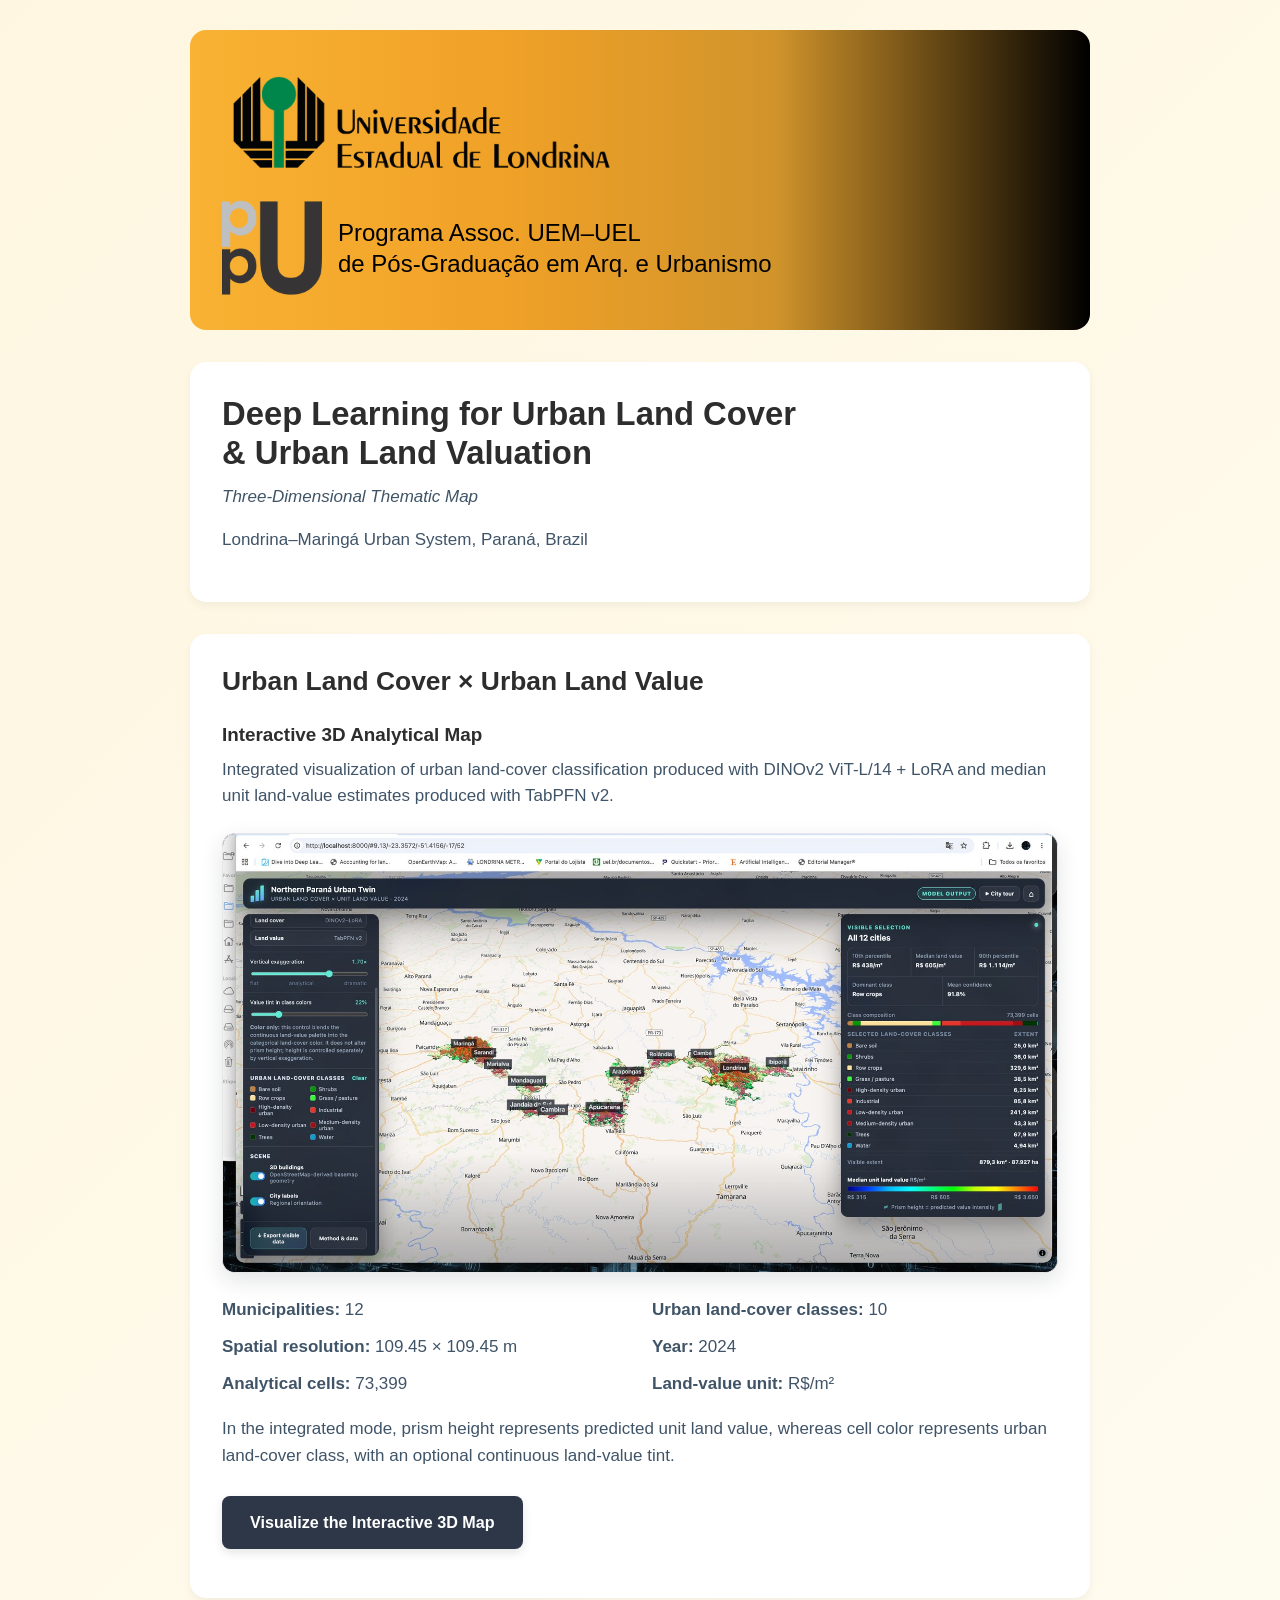
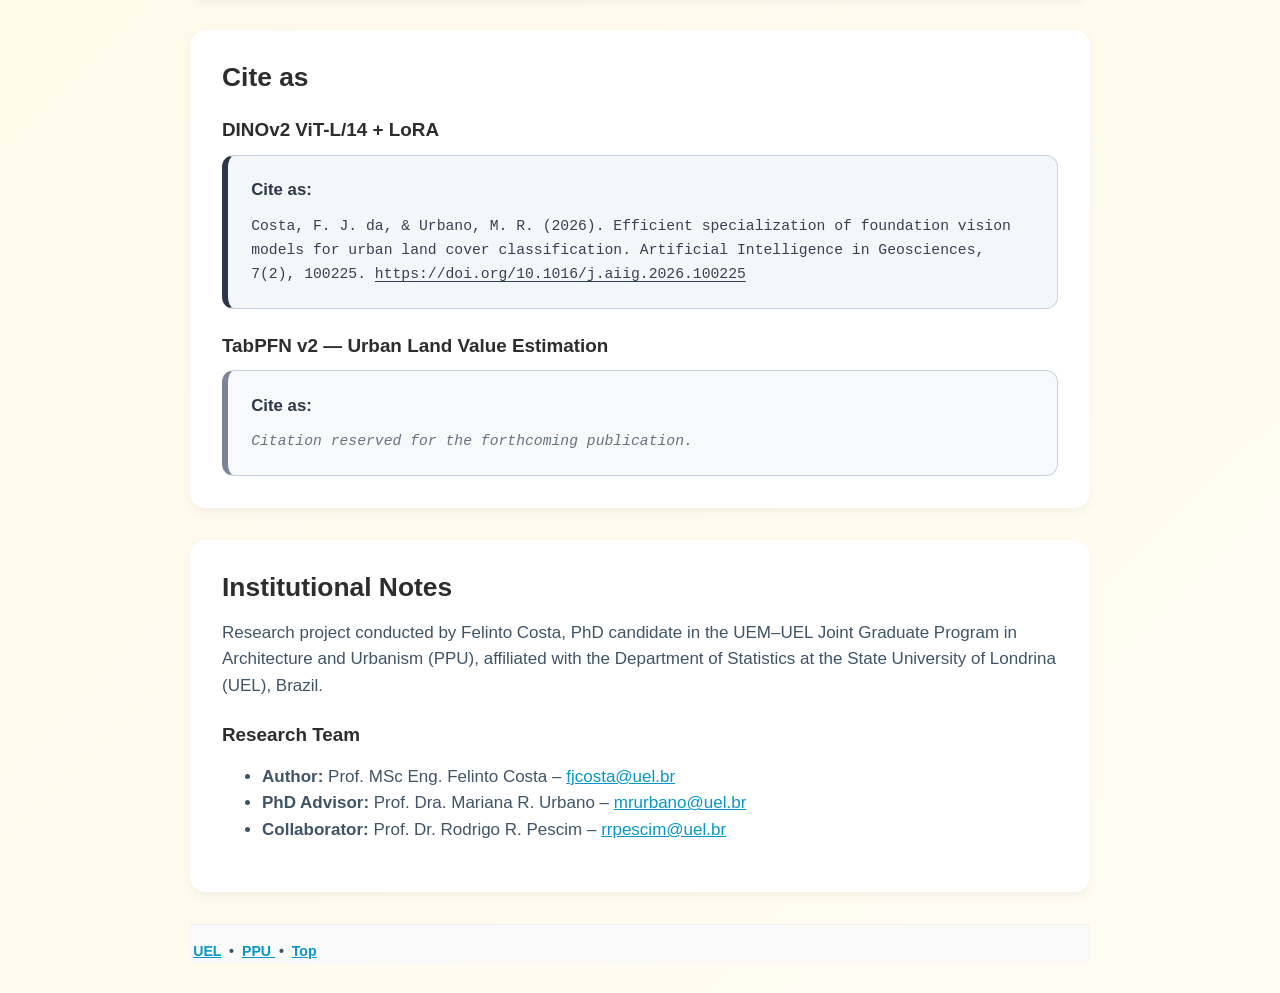
==== site/index.html @ 97f69a72 "Initial 3D land cover and land value application" ====
<!DOCTYPE html>
<html lang="en">
<head>
  <meta charset="UTF-8" />
  <meta name="viewport" content="width=device-width, initial-scale=1" />
  <meta
    name="description"
    content="Three-dimensional visualization of urban land cover and predicted unit land value in the Londrina–Maringá urban system."
  />
  <title>Land Cover and Land Value 3D — Northern Paraná</title>

  <style>
    :root {
      --primary: #F9B233;
      --primary-hover: #e5a326;
      --background-gradient:
        linear-gradient(135deg, #fef6e0 0%, #fffdf5 100%);
      --text: #2d2d2d;
      --body-text: #405468;
      --link: #0797c7;
    }

    * {
      box-sizing: border-box;
    }

    html,
    body {
      background: var(--background-gradient);
    }

    html {
      scroll-behavior: smooth;
    }

    body {
      margin: 0 auto;
      max-width: 1400px;
      padding: 30px;
      color: var(--body-text);
      font-family:
        -apple-system, BlinkMacSystemFont, "Segoe UI", Roboto, Oxygen,
        Ubuntu, Cantarell, "Helvetica Neue", Arial, sans-serif;
      font-size: 17px;
      line-height: 1.55;
    }

    a {
      color: var(--link);
    }

    .institution-header {
      display: flex;
      flex-direction: column;
      align-items: flex-start;
      background:
        linear-gradient(
          to right,
          #F9B233 0%,
          #f0a127 35%,
          #d1942b 65%,
          #000000 100%
        );
      color: white;
      padding: 2rem;
      border-radius: 1rem;
      margin: 0 auto;
      max-width: 900px;
      gap: 1rem;
    }

    .logo-row {
      display: flex;
      flex-direction: row;
      gap: 1rem;
      align-items: center;
      width: 100%;
    }

    .institution-header img {
      display: block;
      margin: 0;
      height: auto;
      object-fit: contain;
    }

    .logo-uel {
      width: 400px;
      max-width: 72vw;
    }

    .logo-ppu {
      width: 100px;
      flex: 0 0 auto;
    }

    .institution-text {
      text-align: left;
      font-size: 1.5rem;
      line-height: 1.3;
      color: #000;
      font-family: Lato, Arial, sans-serif;
    }

    main.container {
      max-width: 900px;
      margin: 0 auto;
    }

    .block {
      background-color: white;
      padding: 2rem;
      border-radius: 1rem;
      margin-bottom: 2rem;
      box-shadow: 0 4px 10px rgba(0, 0, 0, 0.05);
    }

    main.container > .block:first-child {
      margin-top: 2rem;
    }

    .block h1,
    .block h2,
    .block h3 {
      color: var(--text);
      line-height: 1.2;
    }

    .block h1 {
      margin: 0 0 0.7rem;
      font-size: 2.05rem;
    }

    .block h2 {
      margin: 0 0 1rem;
      font-size: 1.65rem;
    }

    .block h3 {
      margin-top: 1.6rem;
      margin-bottom: 0.65rem;
      font-size: 1.18rem;
    }

    .block p {
      margin-top: 0;
    }

    .block a.contrast {
      display: inline-block;
      padding: 14px 28px;
      background: #2d3748;
      color: #ffffff;
      text-decoration: none;
      border-radius: 8px;
      transition: all 0.3s ease;
      font-weight: 600;
      font-size: 0.95em;
      box-shadow: 0 4px 10px rgba(0, 0, 0, 0.1);
      margin-top: 10px;
    }

    .block a.contrast:hover {
      background: #F9B233;
      color: #000000;
      transform: translateY(-3px);
      box-shadow: 0 6px 15px rgba(249, 178, 51, 0.4);
    }

    .map-preview {
      margin: 1.5rem 0;
      border-radius: 0.8rem;
      overflow: hidden;
      border: 1px solid #e5e7eb;
      box-shadow: 0 8px 22px rgba(25, 35, 45, 0.12);
      background: #1f2937;
    }

    .map-preview img {
      display: block;
      width: 100%;
      height: auto;
      margin: 0;
    }

    .facts {
      display: grid;
      grid-template-columns: repeat(2, minmax(0, 1fr));
      gap: 0.65rem 1.5rem;
      margin: 1.2rem 0;
    }

    .facts p {
      margin: 0;
    }

    .reference {
      font-size: 0.93rem;
      line-height: 1.55;
    }

    .citation-entry {
      margin-top: 1.4rem;
    }

    .citation-entry h3 {
      margin-bottom: 0.8rem;
    }

    .cite-box {
      background: #f4f7fa;
      border: 1px solid #c8d2df;
      border-left: 6px solid #2d3748;
      border-radius: 0.75rem;
      padding: 1.35rem 1.45rem;
      box-shadow: none;
    }

    .cite-box strong {
      display: block;
      margin-bottom: 0.65rem;
      color: #2d3748;
      font-size: 1.05rem;
      font-family:
        -apple-system, BlinkMacSystemFont, "Segoe UI", Roboto, Arial, sans-serif;
    }

    .cite-box p {
      margin: 0;
      color: #354052;
      font-family:
        "SFMono-Regular", Consolas, "Liberation Mono", Menlo, monospace;
      font-size: 0.92rem;
      line-height: 1.65;
      overflow-wrap: anywhere;
    }

    .cite-box a {
      color: inherit;
      text-decoration-thickness: 1px;
      text-underline-offset: 0.18em;
    }

    .cite-box.reserved {
      background: #f8f9fb;
      border-left-color: #7a8492;
    }

    .cite-box.reserved p {
      color: #687281;
      font-style: italic;
    }

    footer {
      max-width: 900px;
      margin: 0 auto;
      background: #f9f9f9;
      border-top: 1px solid #eee;
      padding: 1rem 0 0;
    }

    footer small {
      display: block;
      padding: 0 0.2rem;
      font-weight: 600;
    }

    @media (max-width: 720px) {
      body {
        padding: 14px;
      }

      .institution-header,
      .block {
        padding: 1.25rem;
      }

      .institution-text {
        font-size: 1rem;
      }

      .logo-uel {
        width: min(400px, 76vw);
      }

      .logo-ppu {
        width: 76px;
      }

      .facts {
        grid-template-columns: 1fr;
      }
    }
  </style>
</head>

<body id="top">
  <section class="institution-header">
    <div class="logo-row">
      <img
        class="logo-uel"
        src="[data-uri]"
        alt="Logo da Universidade Estadual de Londrina"
      />
    </div>

    <div class="logo-row">
      <img
        class="logo-ppu"
        src="[data-uri]"
        alt="Logo do Programa Associado UEM–UEL de Pós-Graduação em Arquitetura e Urbanismo"
      />
      <div class="institution-text">
        <span>
          Programa Assoc. UEM–UEL<br />
          de Pós-Graduação em Arq. e Urbanismo
        </span>
      </div>
    </div>
  </section>

  <main class="container">
    <section class="block">
      <h1>
        Deep Learning for Urban Land Cover<br />
        &amp; Urban Land Valuation
      </h1>
      <p><em>Three-Dimensional Thematic Map</em></p>
      <p>Londrina–Maringá Urban System, Paraná, Brazil</p>
    </section>

    <section class="block" id="map3d">
      <h2>Urban Land Cover × Urban Land Value</h2>
      <h3>Interactive 3D Analytical Map</h3>

      <p>
        Integrated visualization of urban land-cover classification produced
        with DINOv2 ViT-L/14 + LoRA and median unit land-value estimates
        produced with TabPFN v2.
      </p>

      <div class="map-preview">
        <img
          src="[data-uri]"
          alt="Preview of the interactive three-dimensional urban land-cover and land-value map"
        />
      </div>

      <div class="facts">
        <p><strong>Municipalities:</strong> 12</p>
        <p><strong>Urban land-cover classes:</strong> 10</p>
        <p><strong>Spatial resolution:</strong> 109.45 × 109.45 m</p>
        <p><strong>Year:</strong> 2024</p>
        <p><strong>Analytical cells:</strong> 73,399</p>
        <p><strong>Land-value unit:</strong> R$/m²</p>
      </div>

      <p>
        In the integrated mode, prism height represents predicted unit land
        value, whereas cell color represents urban land-cover class, with an
        optional continuous land-value tint.
      </p>

      <p>
        <a href="map3d/" class="contrast">
          Visualize the Interactive 3D Map
        </a>
      </p>
    </section>

    <section class="block">
      <h2>Cite as</h2>

      <div class="citation-entry">
        <h3>DINOv2 ViT-L/14 + LoRA</h3>
        <div class="cite-box">
          <strong>Cite as:</strong>
          <p>
            Costa, F. J. da, &amp; Urbano, M. R. (2026).
            Efficient specialization of foundation vision models for urban land
            cover classification. Artificial Intelligence in Geosciences, 7(2),
            100225.
            <a
              href="https://doi.org/10.1016/j.aiig.2026.100225"
              target="_blank"
              rel="noopener"
            >https://doi.org/10.1016/j.aiig.2026.100225</a>
          </p>
        </div>
      </div>

      <div class="citation-entry">
        <h3>TabPFN v2 — Urban Land Value Estimation</h3>
        <div class="cite-box reserved">
          <strong>Cite as:</strong>
          <p>
            Citation reserved for the forthcoming publication.
          </p>
        </div>
      </div>
    </section>

    <section class="block">
      <h2>Institutional Notes</h2>
      <p>
        Research project conducted by Felinto Costa, PhD candidate in the
        UEM–UEL Joint Graduate Program in Architecture and Urbanism (PPU),
        affiliated with the Department of Statistics at the State University
        of Londrina (UEL), Brazil.
      </p>

      <h3>Research Team</h3>
      <ul>
        <li>
          <strong>Author:</strong>
          Prof. MSc Eng. Felinto Costa –
          <a href="mailto:fjcosta@uel.br">fjcosta@uel.br</a>
        </li>
        <li>
          <strong>PhD Advisor:</strong>
          Prof. Dra. Mariana R. Urbano –
          <a href="mailto:mrurbano@uel.br">mrurbano@uel.br</a>
        </li>
        <li>
          <strong>Collaborator:</strong>
          Prof. Dr. Rodrigo R. Pescim –
          <a href="mailto:rrpescim@uel.br">rrpescim@uel.br</a>
        </li>
      </ul>
    </section>
  </main>

  <footer class="container">
    <small>
      <a href="https://www.uel.br" target="_blank" rel="noopener">UEL</a>
      &nbsp;•&nbsp;
      <a
        href="https://www.uel.br/pos/ppuarqurb_uem_uel/"
        target="_blank"
        rel="noopener"
      >
        PPU
      </a>
      &nbsp;•&nbsp;
      <a href="#top">Top</a>
    </small>
  </footer>
</body>
</html>
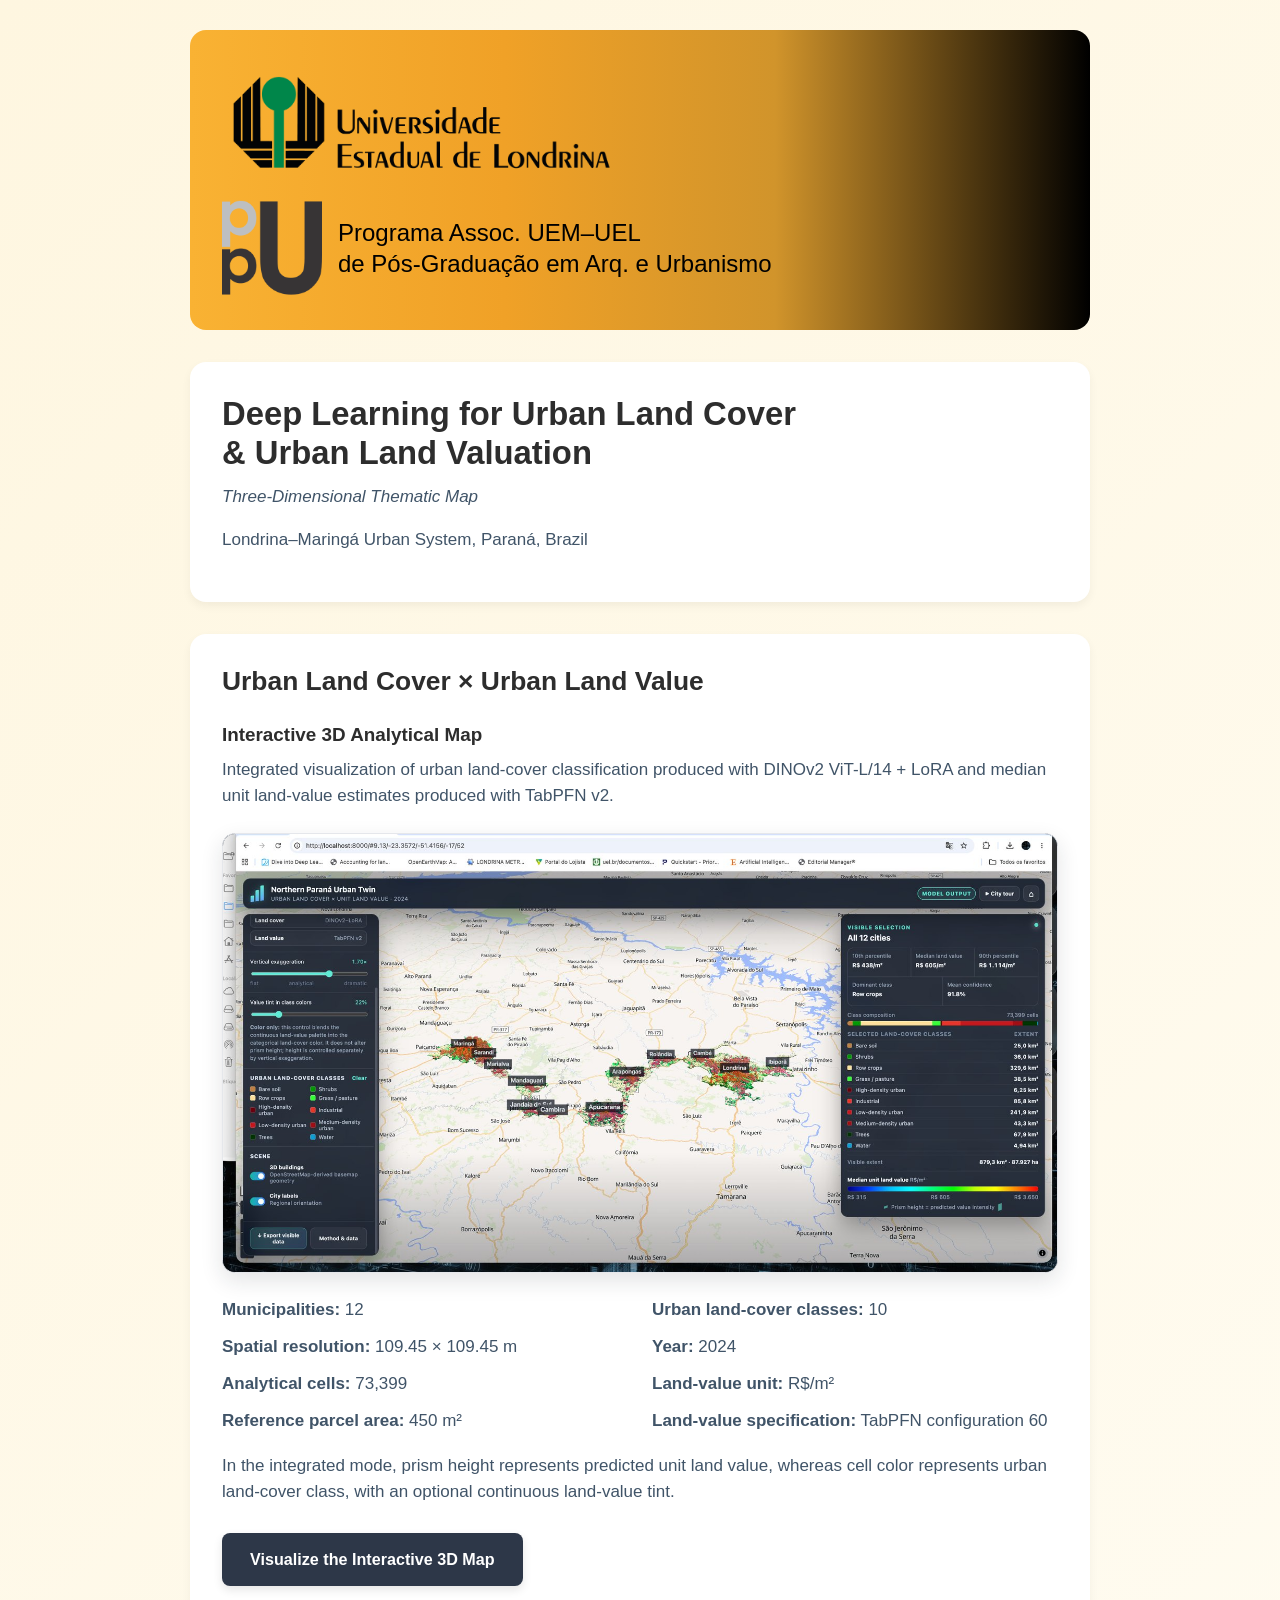
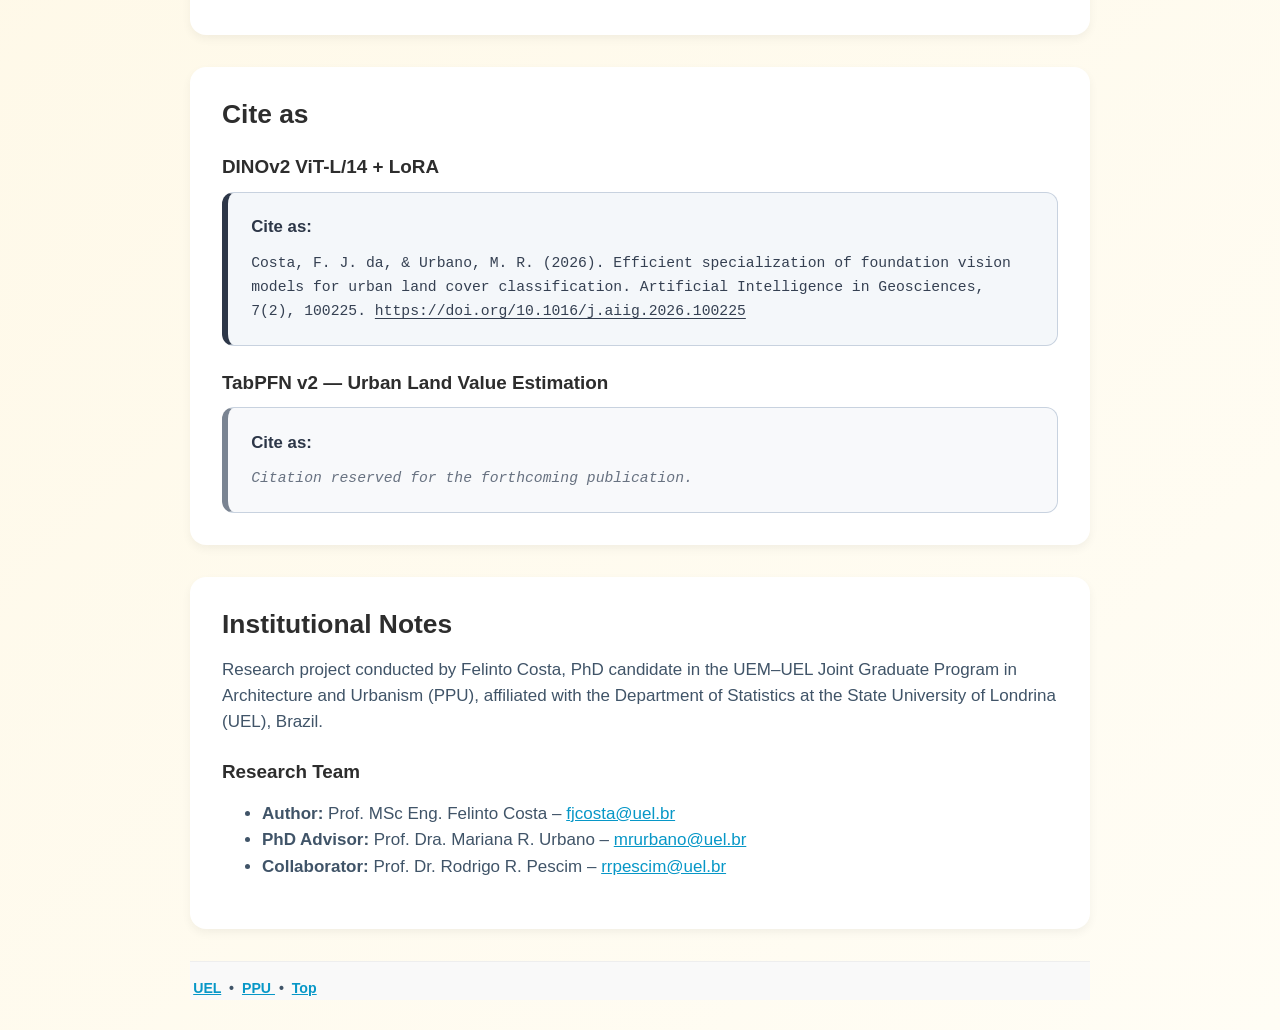
==== commit 0194aede: "Update land-value data to TabPFN configuration 60" ====
--- a/site/index.html
+++ b/site/index.html
@@ -353,6 +353,8 @@
         <p><strong>Year:</strong> 2024</p>
         <p><strong>Analytical cells:</strong> 73,399</p>
         <p><strong>Land-value unit:</strong> R$/m²</p>
+        <p><strong>Reference parcel area:</strong> 450 m²</p>
+        <p><strong>Land-value specification:</strong> TabPFN configuration 60</p>
       </div>
 
       <p>
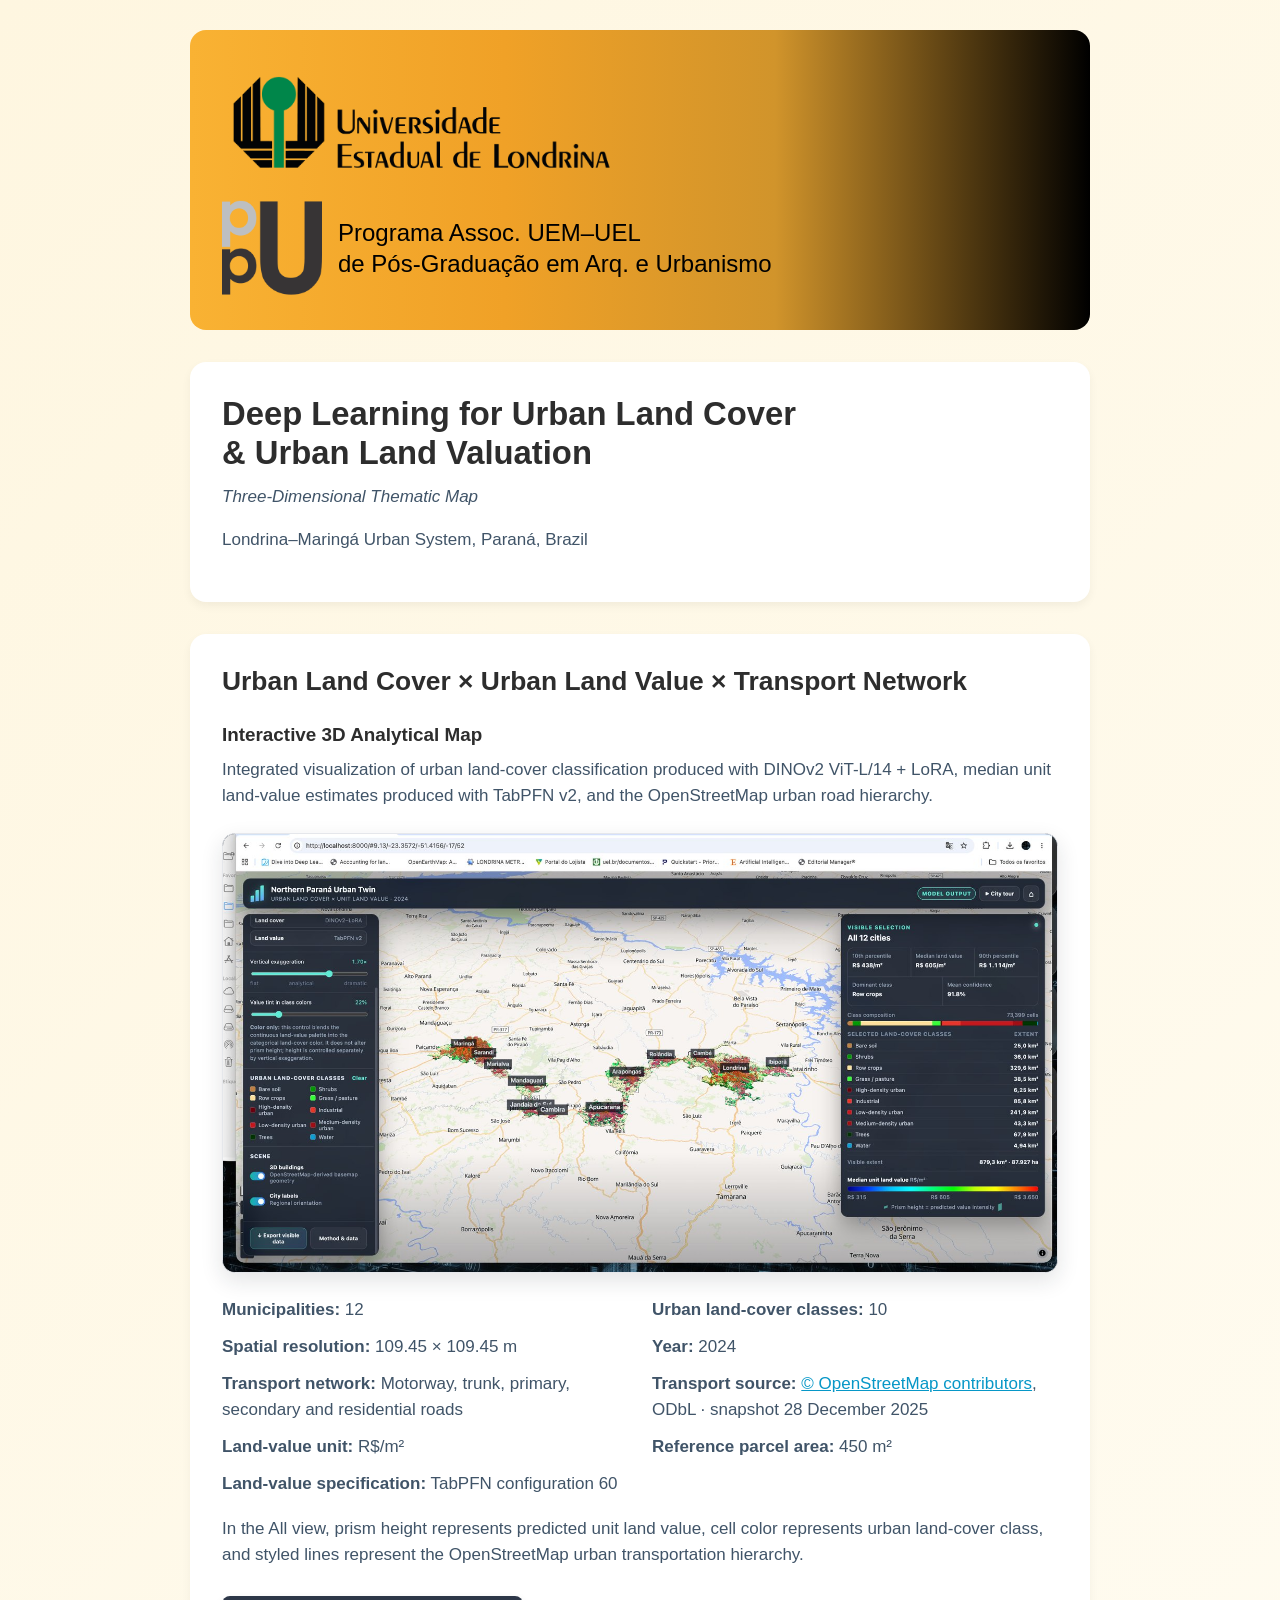
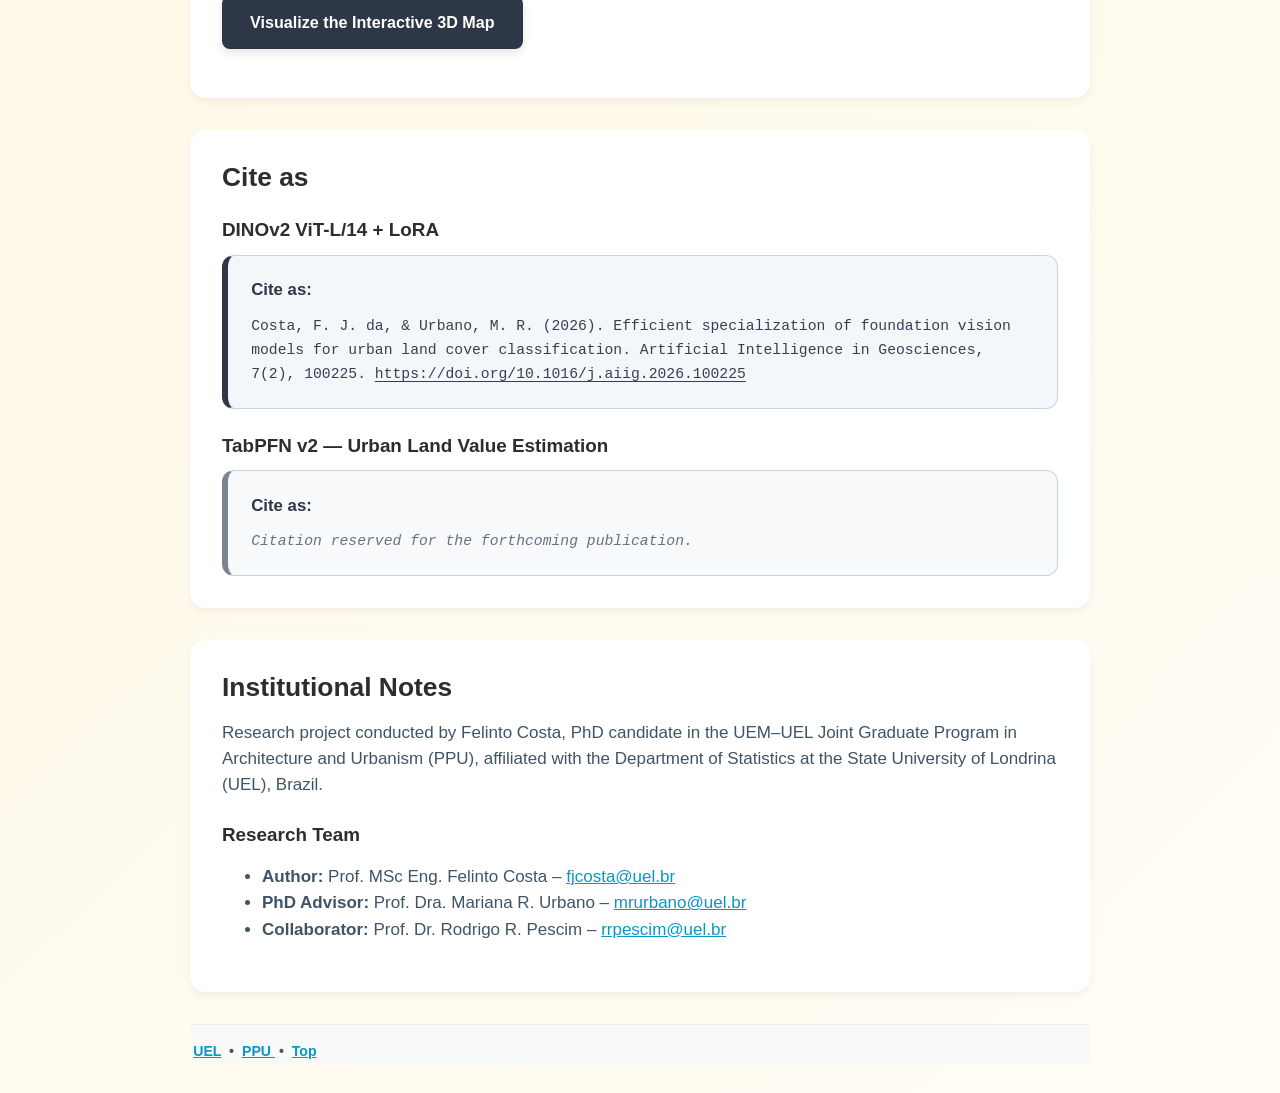
==== commit 27fc1559: "Add OSM transport network to 3D analysis" ====
--- a/site/index.html
+++ b/site/index.html
@@ -5,9 +5,9 @@
   <meta name="viewport" content="width=device-width, initial-scale=1" />
   <meta
     name="description"
-    content="Three-dimensional visualization of urban land cover and predicted unit land value in the Londrina–Maringá urban system."
+    content="Three-dimensional visualization of urban land cover, predicted unit land value and the OpenStreetMap transportation network in the Londrina–Maringá urban system."
   />
-  <title>Land Cover and Land Value 3D — Northern Paraná</title>
+  <title>Land Cover, Land Value and Transport 3D — Northern Paraná</title>
 
   <style>
     :root {
@@ -330,19 +330,19 @@
     </section>
 
     <section class="block" id="map3d">
-      <h2>Urban Land Cover × Urban Land Value</h2>
+      <h2>Urban Land Cover × Urban Land Value × Transport Network</h2>
       <h3>Interactive 3D Analytical Map</h3>
 
       <p>
         Integrated visualization of urban land-cover classification produced
-        with DINOv2 ViT-L/14 + LoRA and median unit land-value estimates
-        produced with TabPFN v2.
+        with DINOv2 ViT-L/14 + LoRA, median unit land-value estimates produced
+        with TabPFN v2, and the OpenStreetMap urban road hierarchy.
       </p>
 
       <div class="map-preview">
         <img
           src="[data-uri]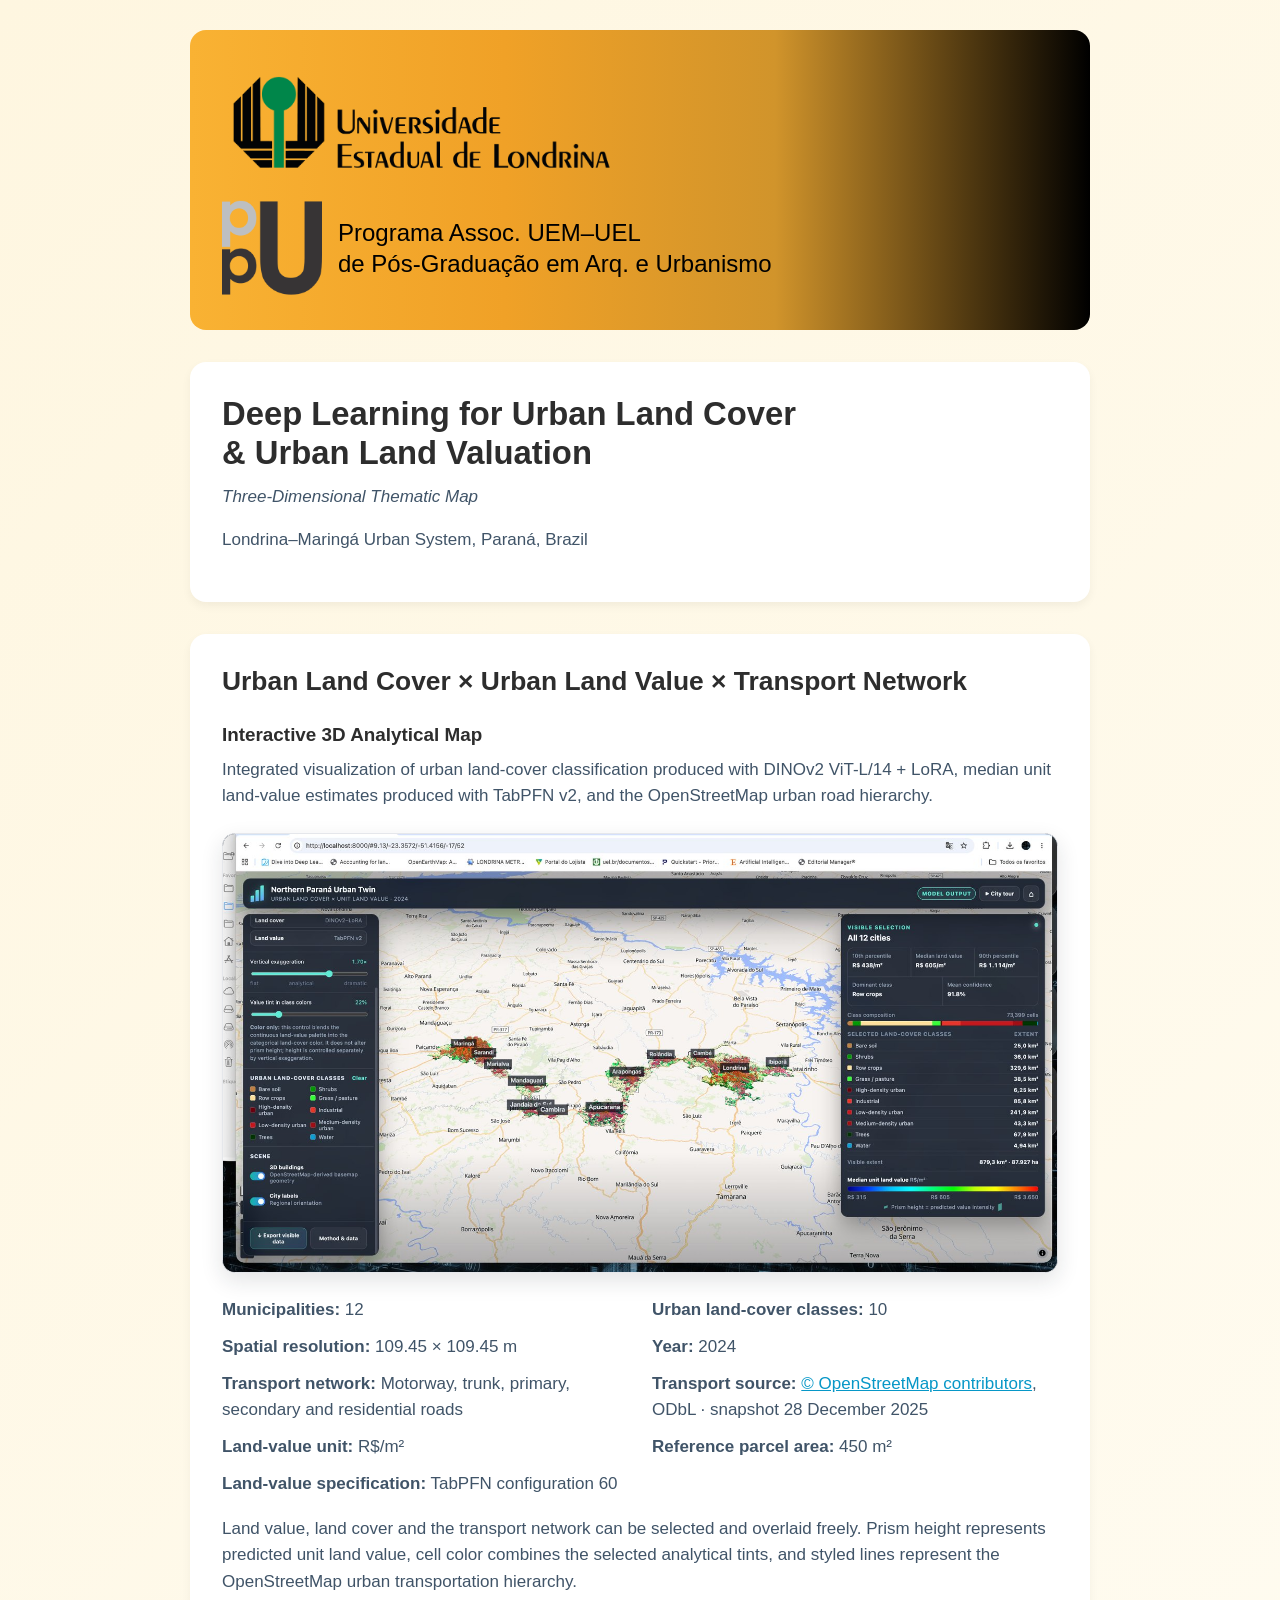
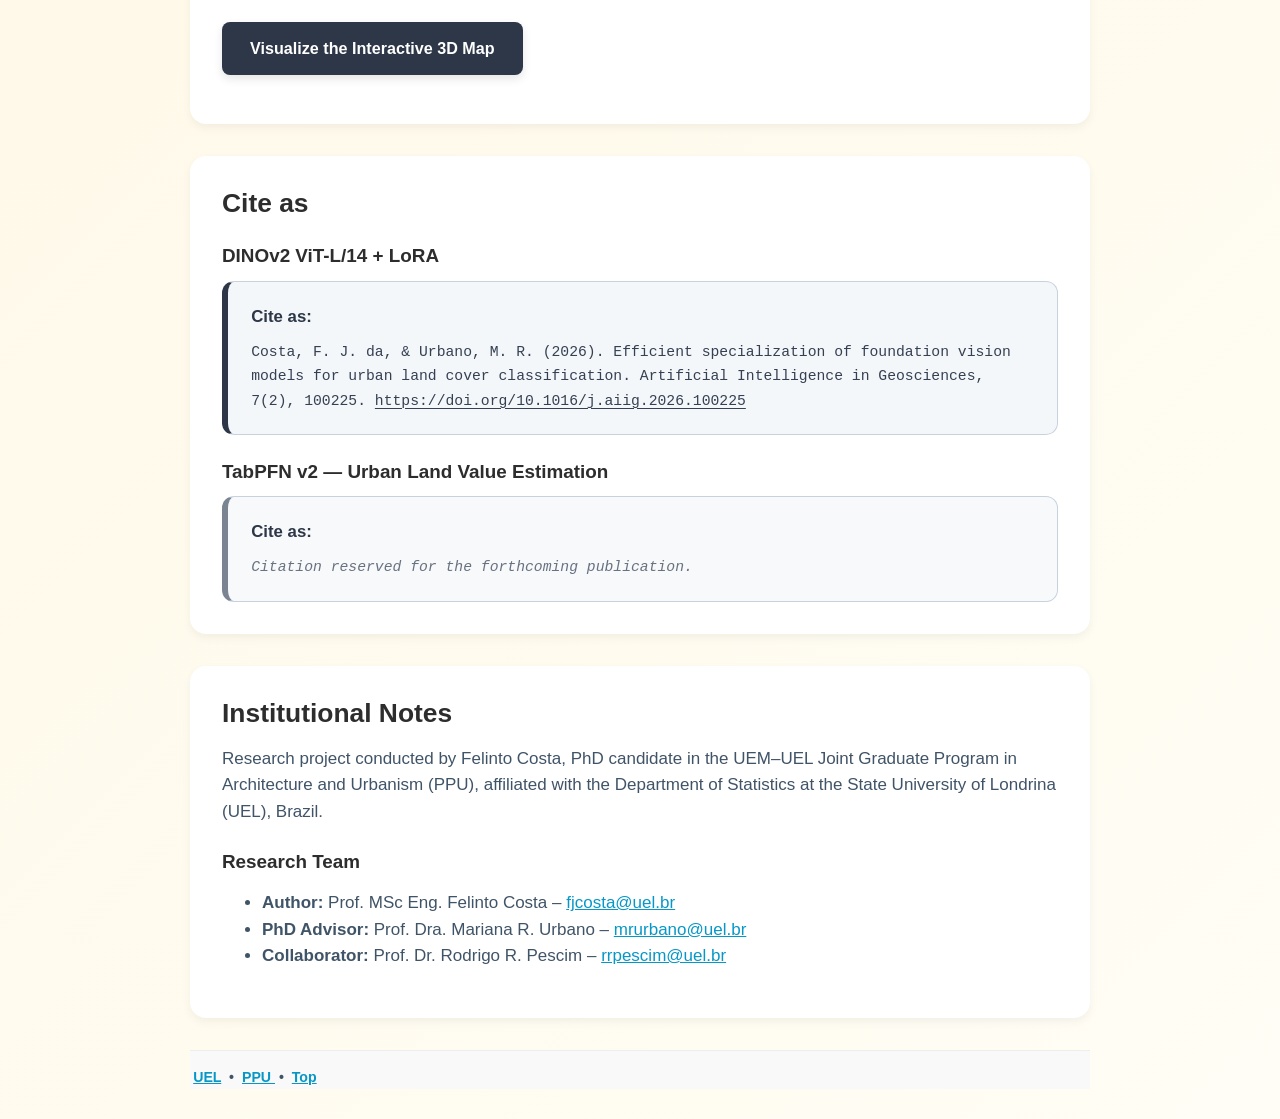
==== commit ee2c1bcc: "Enable independent analytical layer overlays" ====
--- a/site/index.html
+++ b/site/index.html
@@ -359,9 +359,10 @@
       </div>
 
       <p>
-        In the All view, prism height represents predicted unit land value,
-        cell color represents urban land-cover class, and styled lines represent
-        the OpenStreetMap urban transportation hierarchy.
+        Land value, land cover and the transport network can be selected and
+        overlaid freely. Prism height represents predicted unit land value,
+        cell color combines the selected analytical tints, and styled lines
+        represent the OpenStreetMap urban transportation hierarchy.
       </p>
 
       <p>
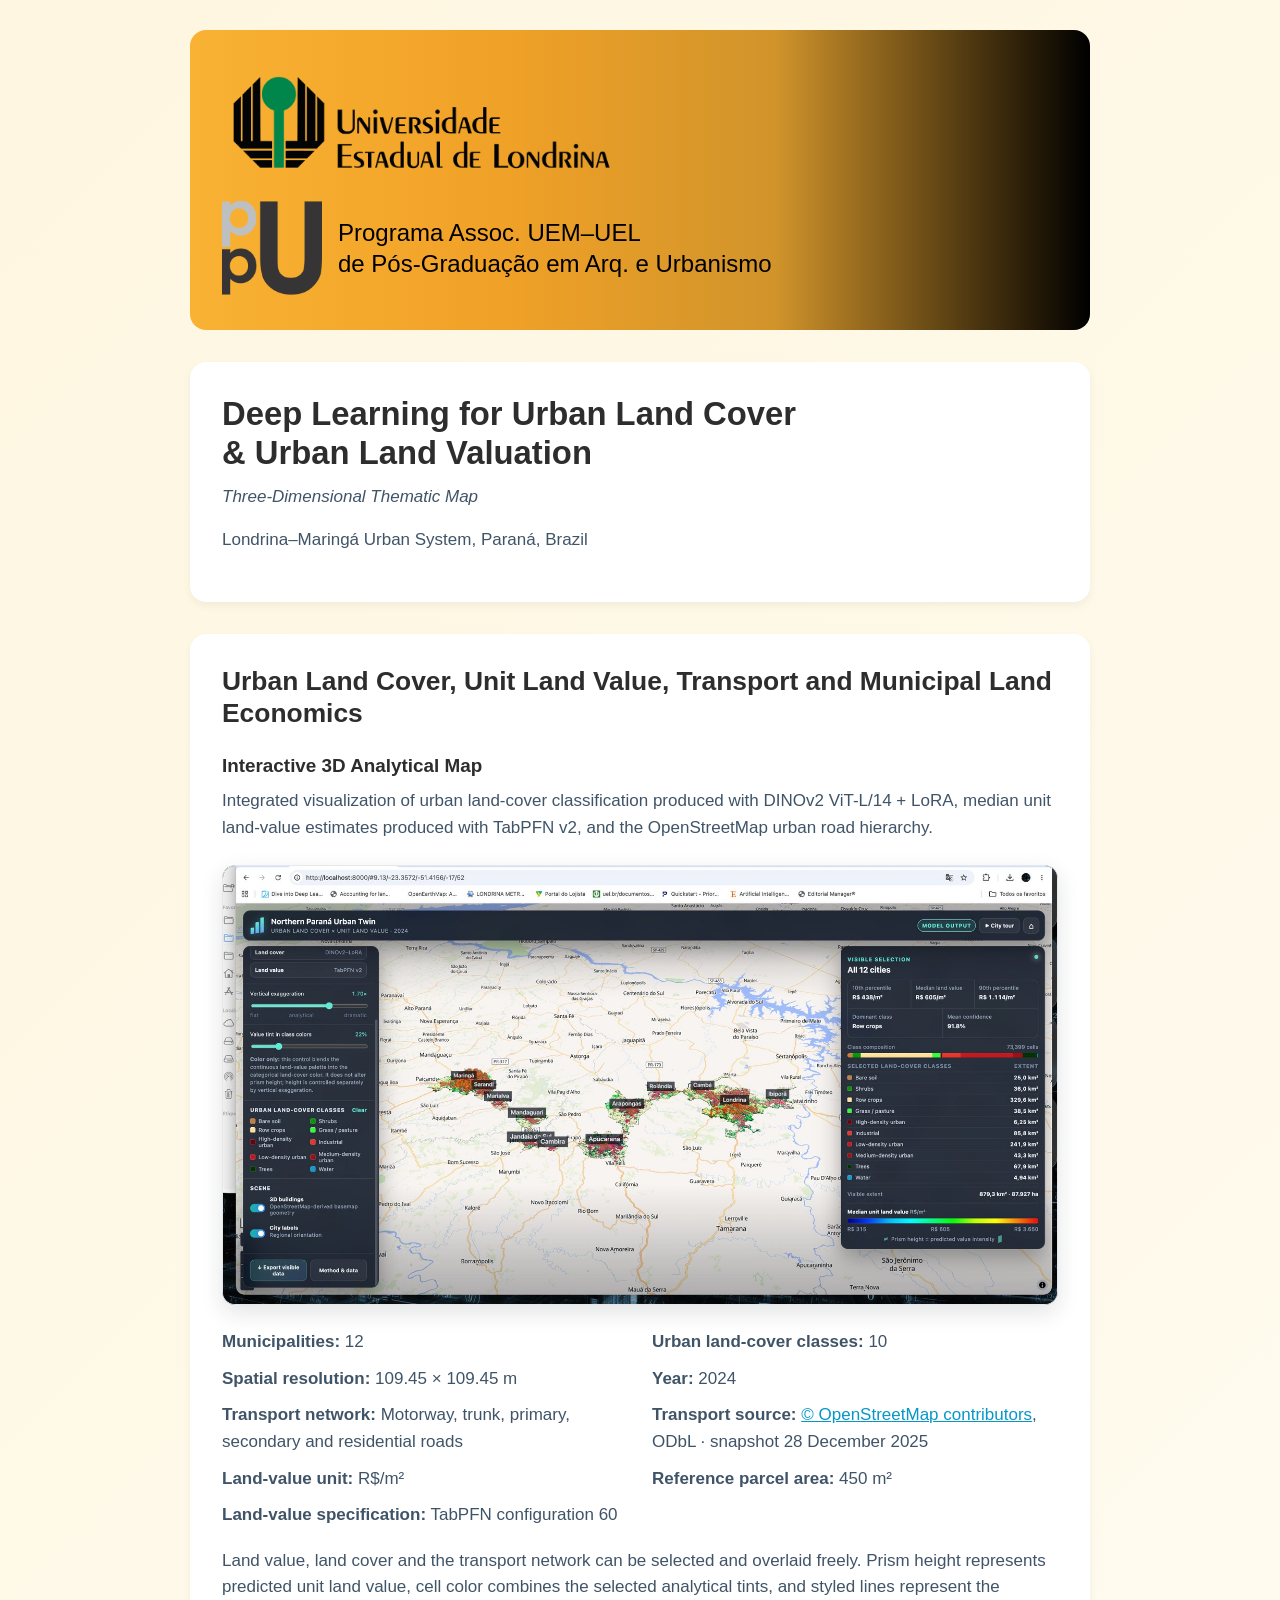
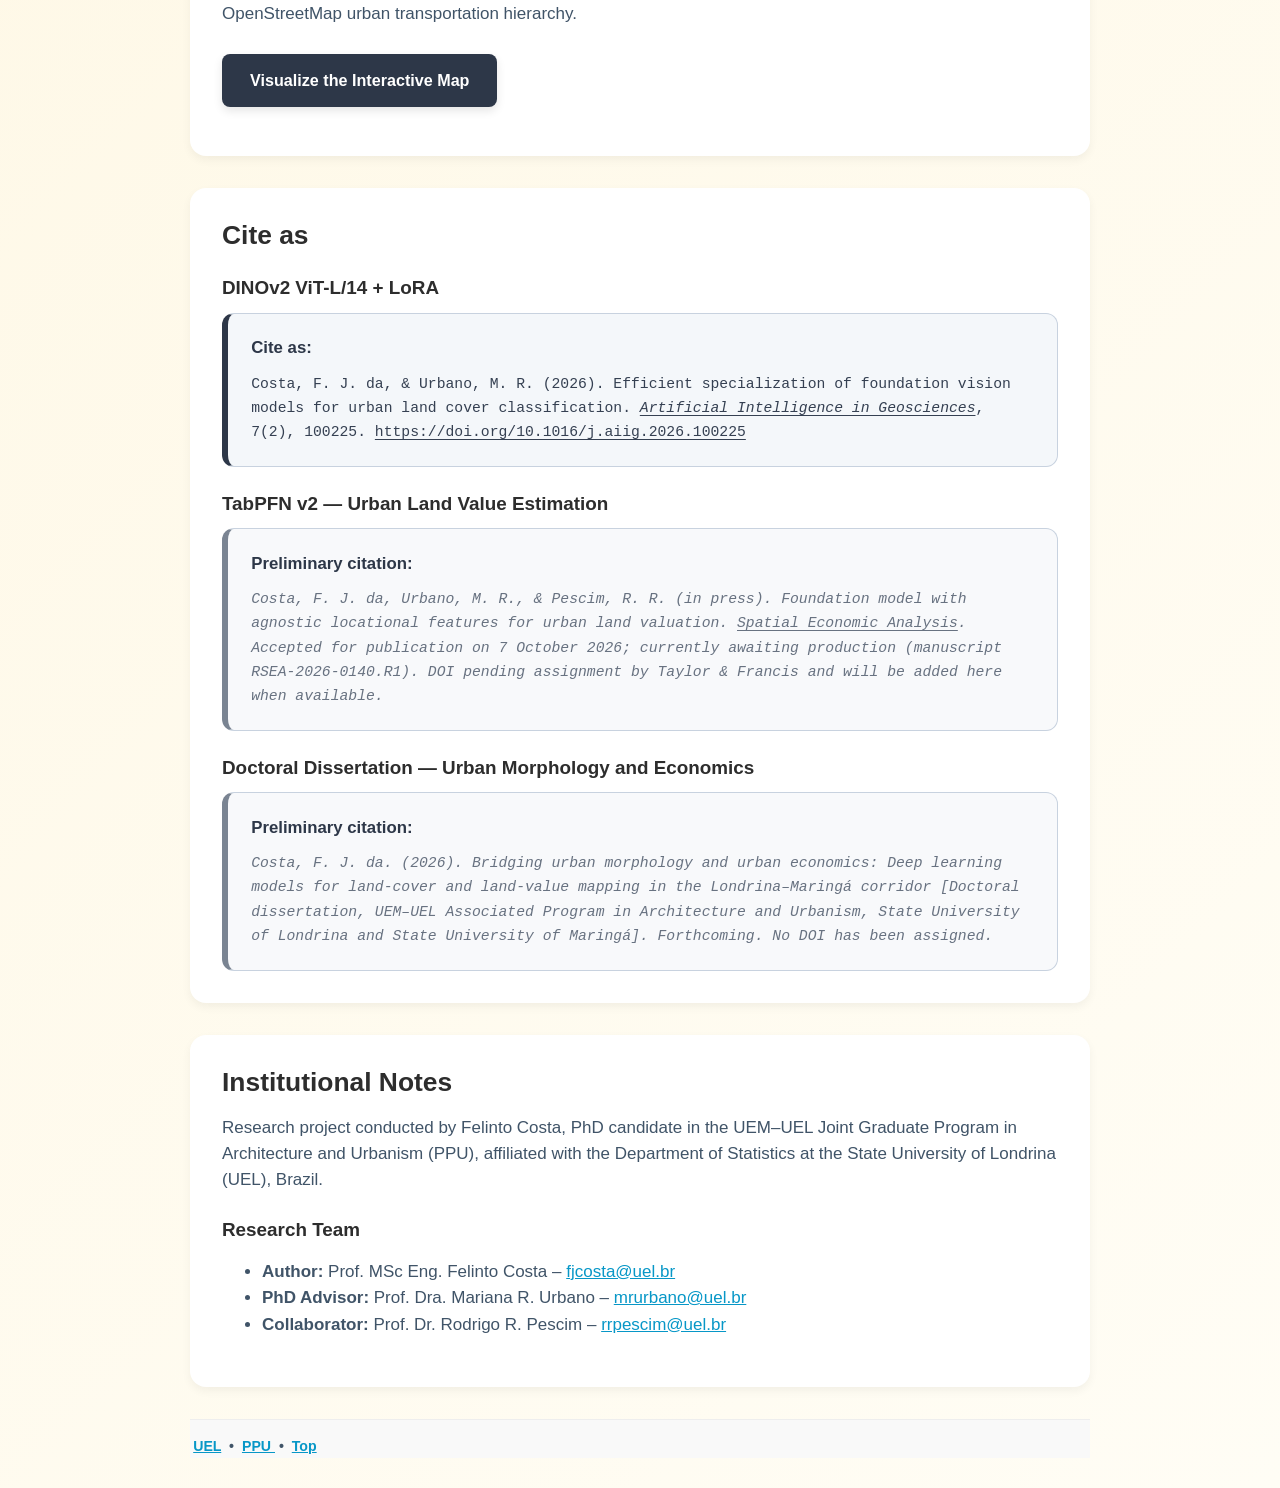
==== commit b9164868: "Add municipal land economics map layer" ====
--- a/site/index.html
+++ b/site/index.html
@@ -5,9 +5,9 @@
   <meta name="viewport" content="width=device-width, initial-scale=1" />
   <meta
     name="description"
-    content="Three-dimensional visualization of urban land cover, predicted unit land value and the OpenStreetMap transportation network in the Londrina–Maringá urban system."
+    content="Interactive visualization of urban land cover, predicted unit land value, transportation and municipal land economics in the Londrina–Maringá urban system."
   />
-  <title>Land Cover, Land Value and Transport 3D — Northern Paraná</title>
+  <title>Land Cover, Land Value, Transport and Municipal Land Economics — Northern Paraná</title>
 
   <style>
     :root {
@@ -330,7 +330,7 @@
     </section>
 
     <section class="block" id="map3d">
-      <h2>Urban Land Cover × Urban Land Value × Transport Network</h2>
+      <h2>Urban Land Cover, Unit Land Value, Transport and Municipal Land Economics</h2>
       <h3>Interactive 3D Analytical Map</h3>
 
       <p>
@@ -367,7 +367,7 @@
 
       <p>
         <a href="map3d/" class="contrast">
-          Visualize the Interactive 3D Map
+          Visualize the Interactive Map
         </a>
       </p>
     </section>
@@ -382,8 +382,12 @@
           <p>
             Costa, F. J. da, &amp; Urbano, M. R. (2026).
             Efficient specialization of foundation vision models for urban land
-            cover classification. Artificial Intelligence in Geosciences, 7(2),
-            100225.
+            cover classification.
+            <em><a
+              href="https://www.sciencedirect.com/journal/artificial-intelligence-in-geosciences"
+              target="_blank"
+              rel="noopener"
+            >Artificial Intelligence in Geosciences</a></em>, 7(2), 100225.
             <a
               href="https://doi.org/10.1016/j.aiig.2026.100225"
               target="_blank"
@@ -396,9 +400,31 @@
       <div class="citation-entry">
         <h3>TabPFN v2 — Urban Land Value Estimation</h3>
         <div class="cite-box reserved">
-          <strong>Cite as:</strong>
+          <strong>Preliminary citation:</strong>
           <p>
-            Citation reserved for the forthcoming publication.
+            Costa, F. J. da, Urbano, M. R., &amp; Pescim, R. R. (in press).
+            Foundation model with agnostic locational features for urban land
+            valuation. <em><a href="https://www.tandfonline.com/journals/rsea20"
+            target="_blank" rel="noopener">Spatial Economic Analysis</a></em>.
+            Accepted for publication on 7 October 2026;
+            currently awaiting production (manuscript RSEA-2026-0140.R1).
+            DOI pending assignment by Taylor &amp; Francis and will be added
+            here when available.
+          </p>
+        </div>
+      </div>
+
+      <div class="citation-entry">
+        <h3>Doctoral Dissertation — Urban Morphology and Economics</h3>
+        <div class="cite-box reserved">
+          <strong>Preliminary citation:</strong>
+          <p>
+            Costa, F. J. da. (2026). <em>Bridging urban morphology and urban
+            economics: Deep learning models for land-cover and land-value
+            mapping in the Londrina–Maringá corridor</em> [Doctoral
+            dissertation, UEM–UEL Associated Program in Architecture and
+            Urbanism, State University of Londrina and State University of
+            Maringá]. Forthcoming. No DOI has been assigned.
           </p>
         </div>
       </div>
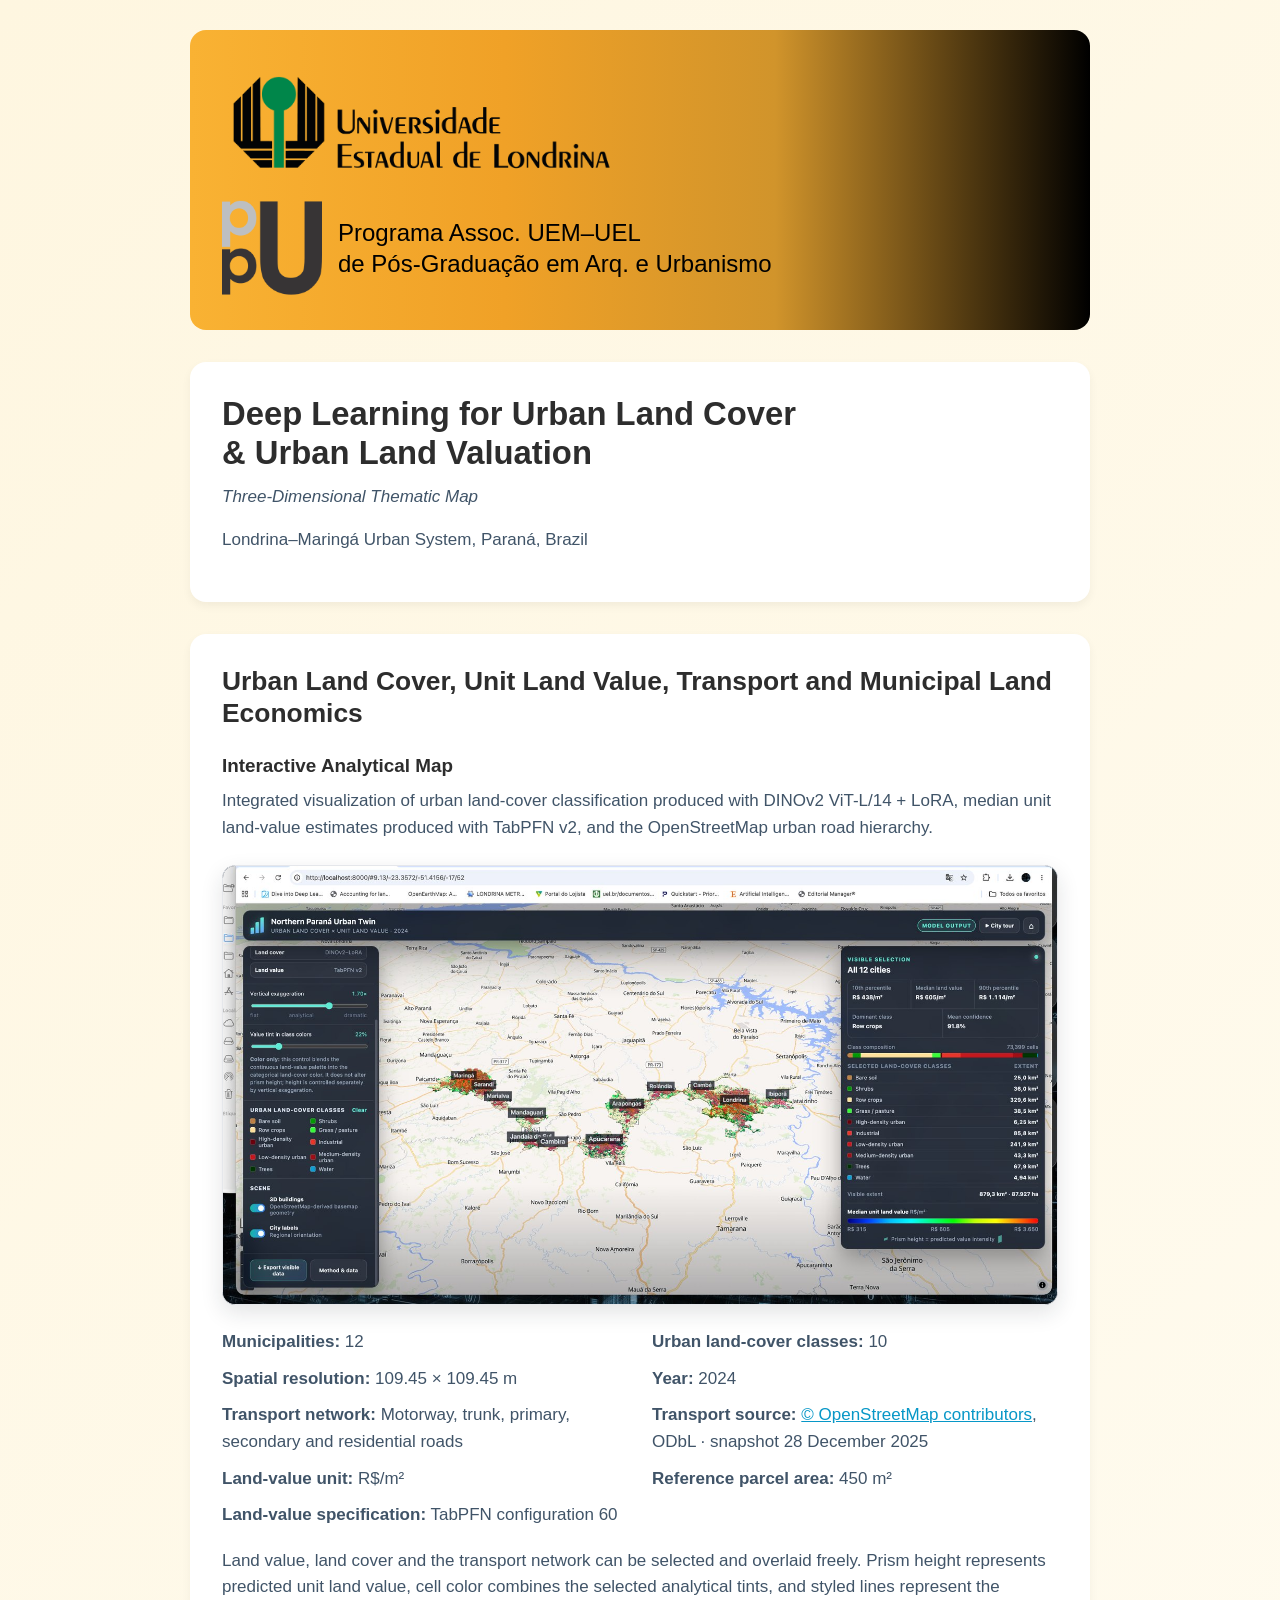
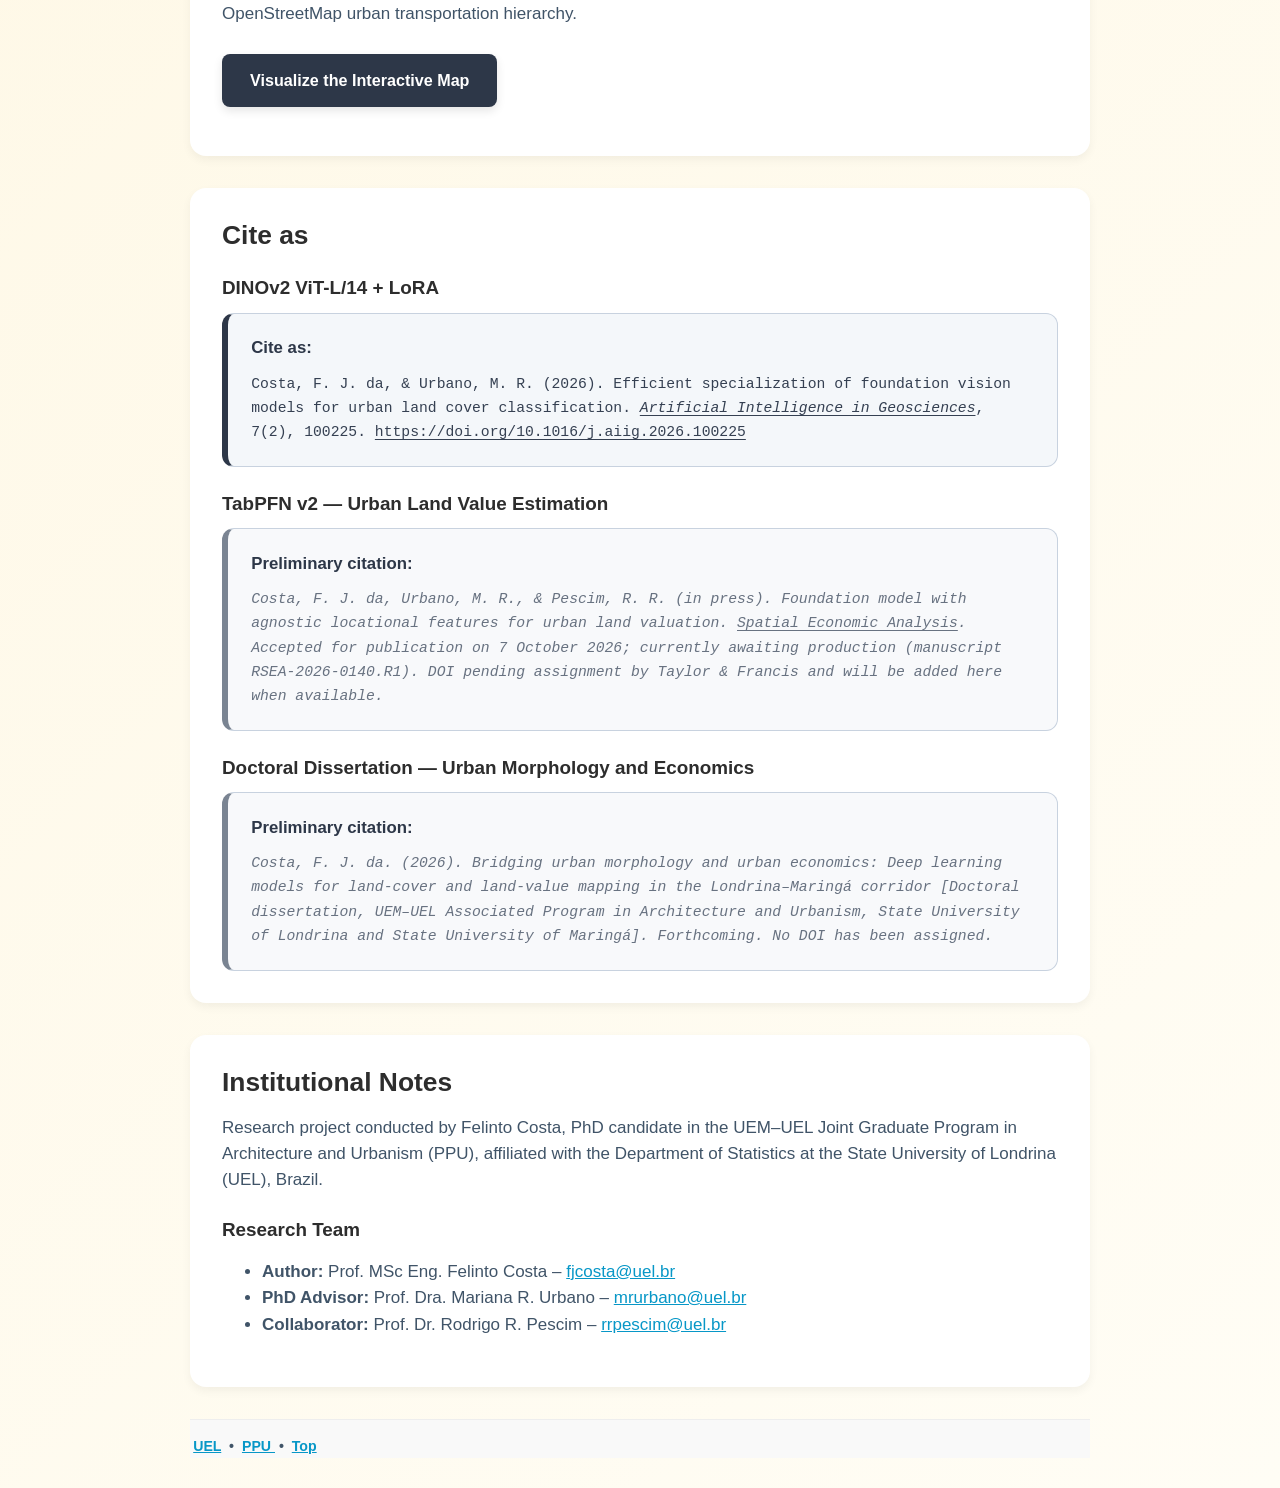
==== commit b629b3ae: "Remove 3D wording from map title" ====
--- a/site/index.html
+++ b/site/index.html
@@ -331,7 +331,7 @@
 
     <section class="block" id="map3d">
       <h2>Urban Land Cover, Unit Land Value, Transport and Municipal Land Economics</h2>
-      <h3>Interactive 3D Analytical Map</h3>
+      <h3>Interactive Analytical Map</h3>
 
       <p>
         Integrated visualization of urban land-cover classification produced
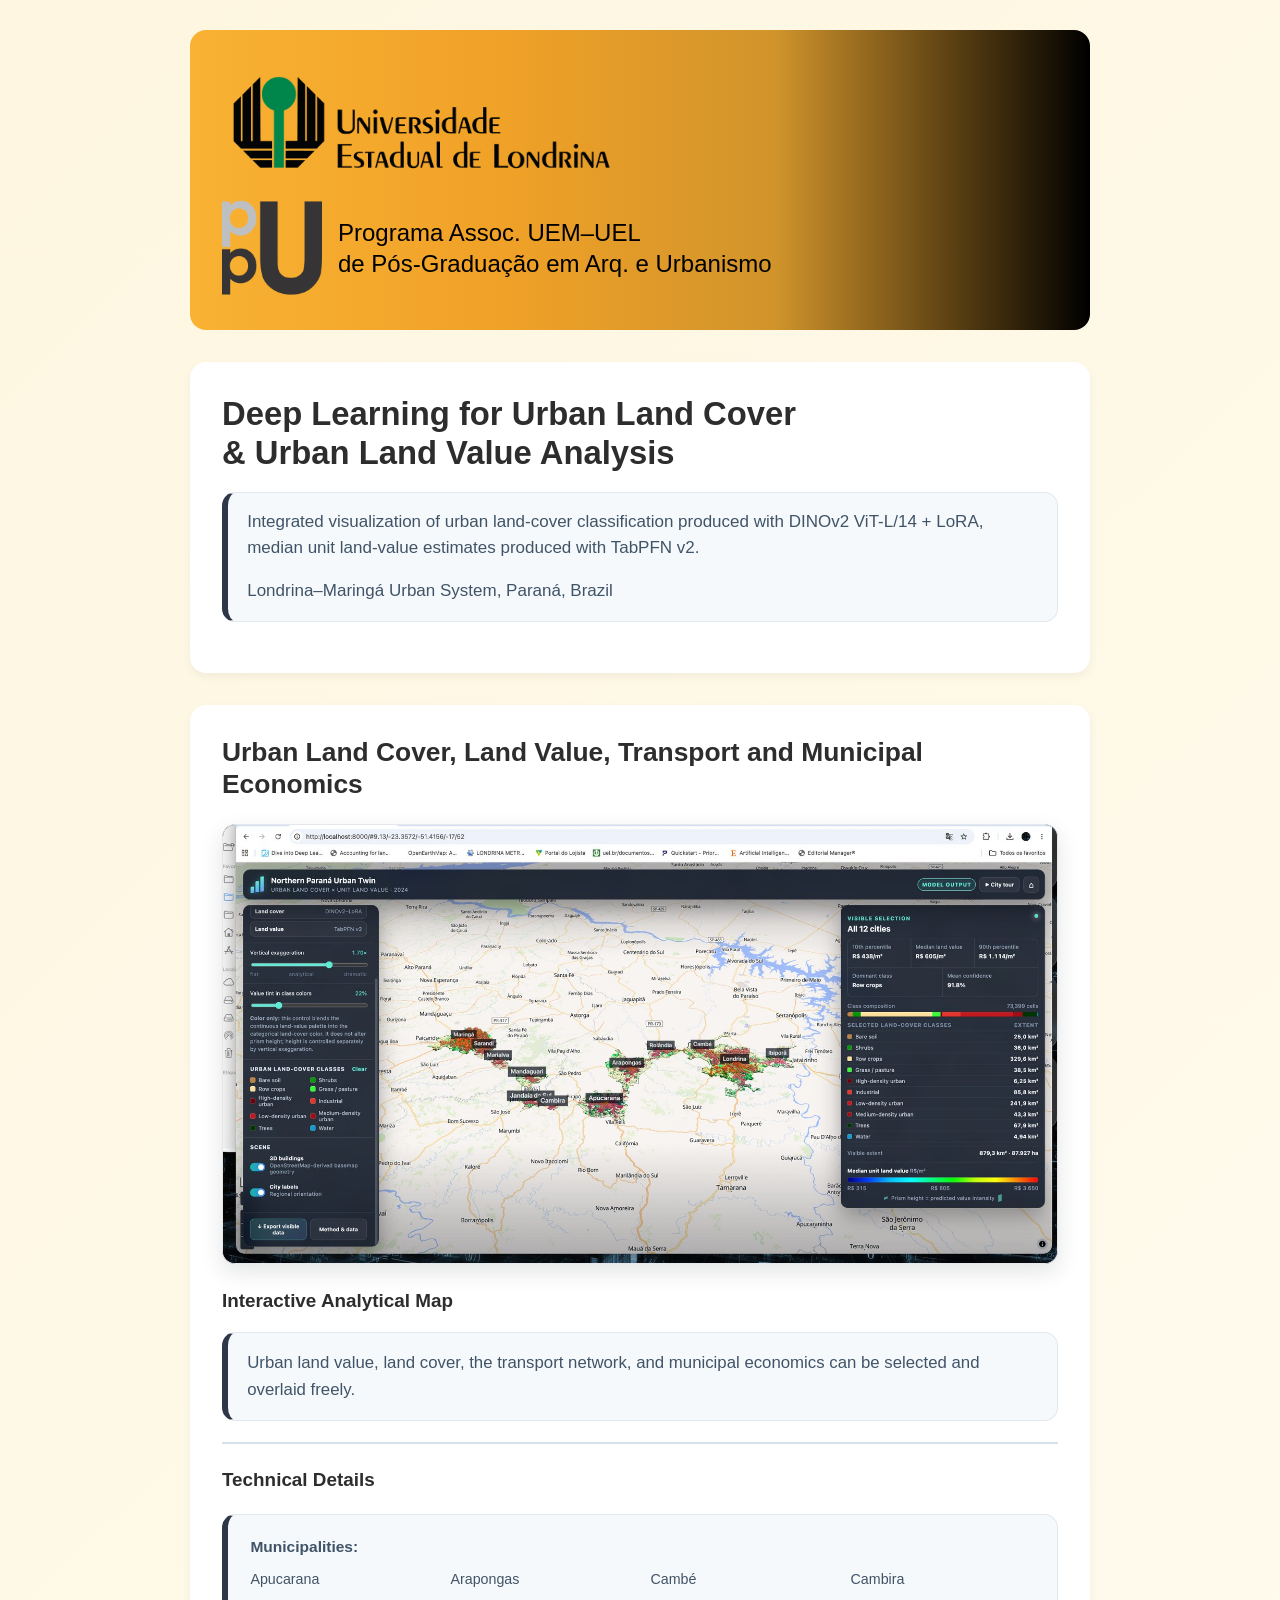
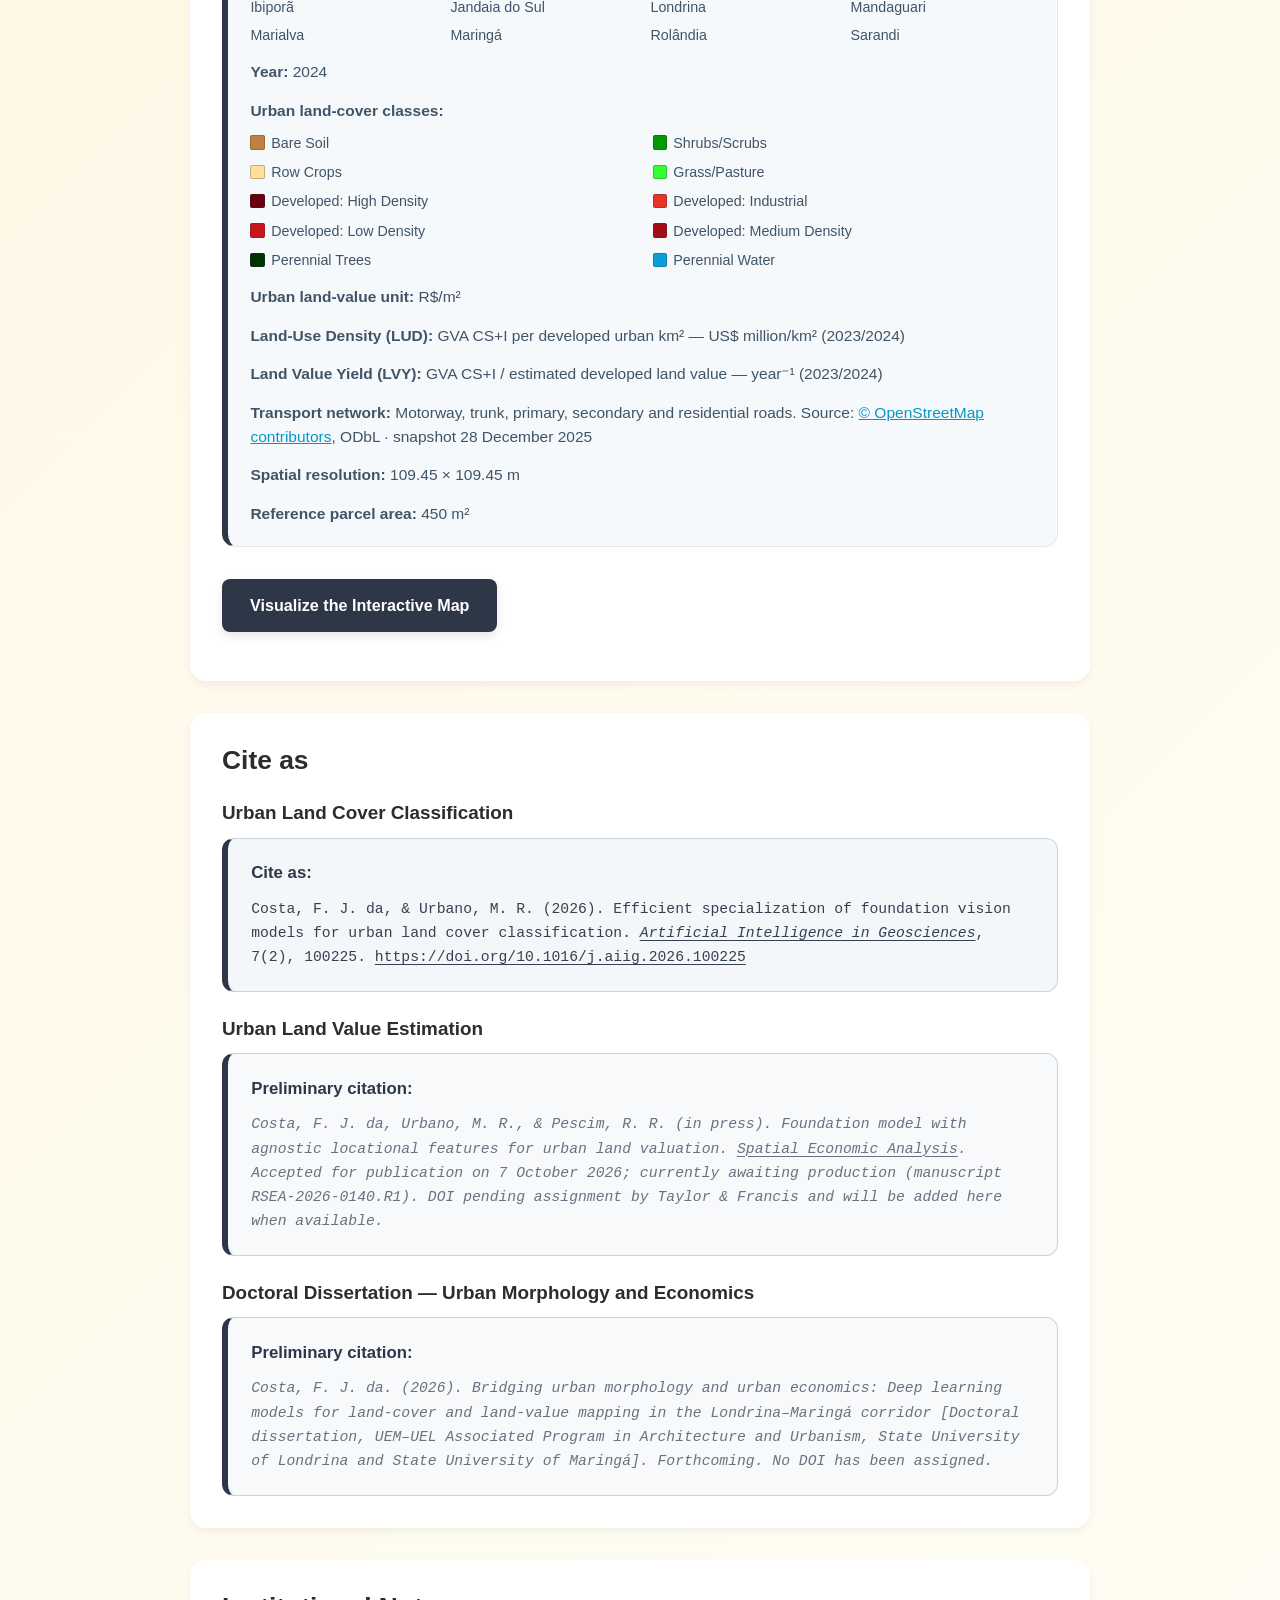
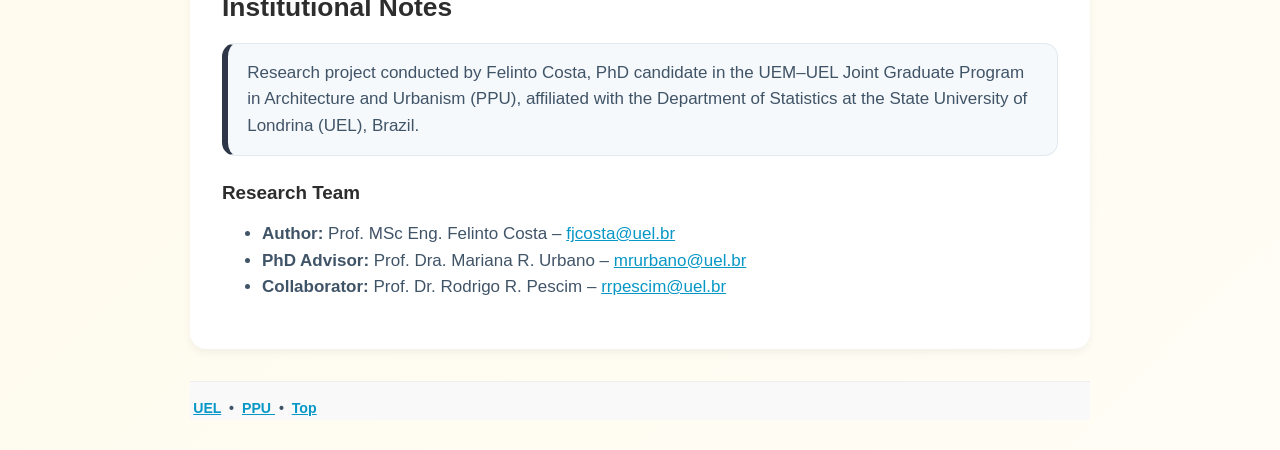
==== commit 1c0f76ed: "Refine portal landing page layout" ====
--- a/site/index.html
+++ b/site/index.html
@@ -18,6 +18,8 @@
       --text: #2d2d2d;
       --body-text: #405468;
       --link: #0797c7;
+      --line: #d6e0e8;
+      --facts-background: #f6f9fb;
     }
 
     * {
@@ -185,13 +187,81 @@
 
     .facts {
       display: grid;
-      grid-template-columns: repeat(2, minmax(0, 1fr));
-      gap: 0.65rem 1.5rem;
-      margin: 1.2rem 0;
+      grid-template-columns: 1fr;
+      gap: 0.9rem;
+      margin: 1.35rem 0;
+      padding: 1.3rem 1.4rem;
+      background: var(--facts-background);
+      border: 1px solid #e1e9f0;
+      border-left: 6px solid #2d3748;
+      border-radius: 0.85rem;
+      font-size: 0.97rem;
     }
 
     .facts p {
       margin: 0;
+    }
+
+    .map-section-divider {
+      border: 0;
+      border-top: 2px solid var(--line);
+      margin: 1.3rem 0;
+    }
+
+    .map-intro {
+      max-width: 52rem;
+      margin-bottom: 0;
+      font-size: 1.05rem;
+      line-height: 1.65;
+    }
+
+    .overview-box {
+      margin: 1.2rem 0;
+      padding: 1rem 1.2rem;
+      background: var(--facts-background);
+      border: 1px solid #e1e9f0;
+      border-left: 6px solid #2d3748;
+      border-radius: 0.85rem;
+    }
+
+    .overview-box .map-intro {
+      margin: 0;
+    }
+
+    .overview-box p:last-child {
+      margin-bottom: 0;
+    }
+
+    .municipality-list {
+      display: grid;
+      grid-template-columns: repeat(4, minmax(0, 1fr));
+      gap: 0.35rem 1rem;
+      margin-top: 0.55rem;
+      font-size: 0.92em;
+    }
+
+    .land-cover-class-list {
+      display: grid;
+      grid-template-columns: repeat(2, minmax(0, 1fr));
+      gap: 0.45rem 1.25rem;
+      margin-top: 0.55rem;
+      font-size: 0.92em;
+    }
+
+    .land-cover-class-list span {
+      display: flex;
+      align-items: center;
+      gap: 0.4rem;
+    }
+
+    .land-cover-class-list span::before {
+      content: "";
+      width: 0.78rem;
+      height: 0.78rem;
+      flex: 0 0 0.78rem;
+      border: 1px solid rgba(35, 47, 62, 0.28);
+      border-radius: 2px;
+      background: var(--class-color);
     }
 
     .reference {
@@ -243,7 +313,7 @@
 
     .cite-box.reserved {
       background: #f8f9fb;
-      border-left-color: #7a8492;
+      border-left-color: #2d3748;
     }
 
     .cite-box.reserved p {
@@ -288,6 +358,14 @@
       }
 
       .facts {
+        grid-template-columns: 1fr;
+      }
+
+      .municipality-list {
+        grid-template-columns: repeat(2, minmax(0, 1fr));
+      }
+
+      .land-cover-class-list {
         grid-template-columns: 1fr;
       }
     }
@@ -323,21 +401,20 @@
     <section class="block">
       <h1>
         Deep Learning for Urban Land Cover<br />
-        &amp; Urban Land Valuation
+        &amp; Urban Land Value Analysis
       </h1>
-      <p><em>Three-Dimensional Thematic Map</em></p>
-      <p>Londrina–Maringá Urban System, Paraná, Brazil</p>
+      <div class="overview-box">
+        <p>
+          Integrated visualization of urban land-cover classification produced
+          with DINOv2 ViT-L/14 + LoRA, median unit land-value estimates produced
+          with TabPFN v2.
+        </p>
+        <p>Londrina–Maringá Urban System, Paraná, Brazil</p>
+      </div>
     </section>
 
     <section class="block" id="map3d">
-      <h2>Urban Land Cover, Unit Land Value, Transport and Municipal Land Economics</h2>
-      <h3>Interactive Analytical Map</h3>
-
-      <p>
-        Integrated visualization of urban land-cover classification produced
-        with DINOv2 ViT-L/14 + LoRA, median unit land-value estimates produced
-        with TabPFN v2, and the OpenStreetMap urban road hierarchy.
-      </p>
+      <h2>Urban Land Cover, Land Value, Transport and Municipal Economics</h2>
 
       <div class="map-preview">
         <img
@@ -346,24 +423,65 @@
         />
       </div>
 
+      <h3>Interactive Analytical Map</h3>
+
+      <div class="overview-box">
+        <p class="map-intro">
+          Urban land value, land cover, the transport network, and municipal
+          economics can be selected and overlaid freely.
+        </p>
+      </div>
+
+      <hr class="map-section-divider" />
+
+      <h3>Technical Details</h3>
+
       <div class="facts">
-        <p><strong>Municipalities:</strong> 12</p>
-        <p><strong>Urban land-cover classes:</strong> 10</p>
+        <div>
+          <p><strong>Municipalities:</strong></p>
+          <div class="municipality-list" aria-label="Municipalities covered by the portal">
+            <span>Apucarana</span>
+            <span>Arapongas</span>
+            <span>Cambé</span>
+            <span>Cambira</span>
+            <span>Ibiporã</span>
+            <span>Jandaia do Sul</span>
+            <span>Londrina</span>
+            <span>Mandaguari</span>
+            <span>Marialva</span>
+            <span>Maringá</span>
+            <span>Rolândia</span>
+            <span>Sarandi</span>
+          </div>
+        </div>
+        <p><strong>Year:</strong> 2024</p>
+        <div>
+          <p><strong>Urban land-cover classes:</strong></p>
+          <div class="land-cover-class-list" aria-label="Urban land-cover classes">
+            <span style="--class-color: #bf8040">Bare Soil</span>
+            <span style="--class-color: #009900">Shrubs/Scrubs</span>
+            <span style="--class-color: #ffdf99">Row Crops</span>
+            <span style="--class-color: #33ff33">Grass/Pasture</span>
+            <span style="--class-color: #69000d">Developed: High Density</span>
+            <span style="--class-color: #e93529">Developed: Industrial</span>
+            <span style="--class-color: #c7171c">Developed: Low Density</span>
+            <span style="--class-color: #a10e15">Developed: Medium Density</span>
+            <span style="--class-color: #003300">Perennial Trees</span>
+            <span style="--class-color: #0b9fd5">Perennial Water</span>
+          </div>
+        </div>
+        <p><strong>Urban land-value unit:</strong> R$/m²</p>
+        <p><strong>Land-Use Density (LUD):</strong> GVA CS+I per developed urban km² — US$ million/km² (2023/2024)</p>
+        <p><strong>Land Value Yield (LVY):</strong> GVA CS+I / estimated developed land value — year⁻¹ (2023/2024)</p>
+        <p>
+          <strong>Transport network:</strong> Motorway, trunk, primary,
+          secondary and residential roads. Source:
+          <a href="https://www.openstreetmap.org/" target="_blank" rel="noopener">© OpenStreetMap contributors</a>,
+          ODbL · snapshot 28 December 2025
+        </p>
         <p><strong>Spatial resolution:</strong> 109.45 × 109.45 m</p>
-        <p><strong>Year:</strong> 2024</p>
-        <p><strong>Transport network:</strong> Motorway, trunk, primary, secondary and residential roads</p>
-        <p><strong>Transport source:</strong> <a href="https://www.openstreetmap.org/" target="_blank" rel="noopener">© OpenStreetMap contributors</a>, ODbL · snapshot 28 December 2025</p>
-        <p><strong>Land-value unit:</strong> R$/m²</p>
         <p><strong>Reference parcel area:</strong> 450 m²</p>
-        <p><strong>Land-value specification:</strong> TabPFN configuration 60</p>
-      </div>
-
-      <p>
-        Land value, land cover and the transport network can be selected and
-        overlaid freely. Prism height represents predicted unit land value,
-        cell color combines the selected analytical tints, and styled lines
-        represent the OpenStreetMap urban transportation hierarchy.
-      </p>
+      </div>
 
       <p>
         <a href="map3d/" class="contrast">
@@ -376,7 +494,7 @@
       <h2>Cite as</h2>
 
       <div class="citation-entry">
-        <h3>DINOv2 ViT-L/14 + LoRA</h3>
+        <h3>Urban Land Cover Classification</h3>
         <div class="cite-box">
           <strong>Cite as:</strong>
           <p>
@@ -398,7 +516,7 @@
       </div>
 
       <div class="citation-entry">
-        <h3>TabPFN v2 — Urban Land Value Estimation</h3>
+        <h3>Urban Land Value Estimation</h3>
         <div class="cite-box reserved">
           <strong>Preliminary citation:</strong>
           <p>
@@ -432,12 +550,14 @@
 
     <section class="block">
       <h2>Institutional Notes</h2>
-      <p>
-        Research project conducted by Felinto Costa, PhD candidate in the
-        UEM–UEL Joint Graduate Program in Architecture and Urbanism (PPU),
-        affiliated with the Department of Statistics at the State University
-        of Londrina (UEL), Brazil.
-      </p>
+      <div class="overview-box">
+        <p>
+          Research project conducted by Felinto Costa, PhD candidate in the
+          UEM–UEL Joint Graduate Program in Architecture and Urbanism (PPU),
+          affiliated with the Department of Statistics at the State University
+          of Londrina (UEL), Brazil.
+        </p>
+      </div>
 
       <h3>Research Team</h3>
       <ul>
